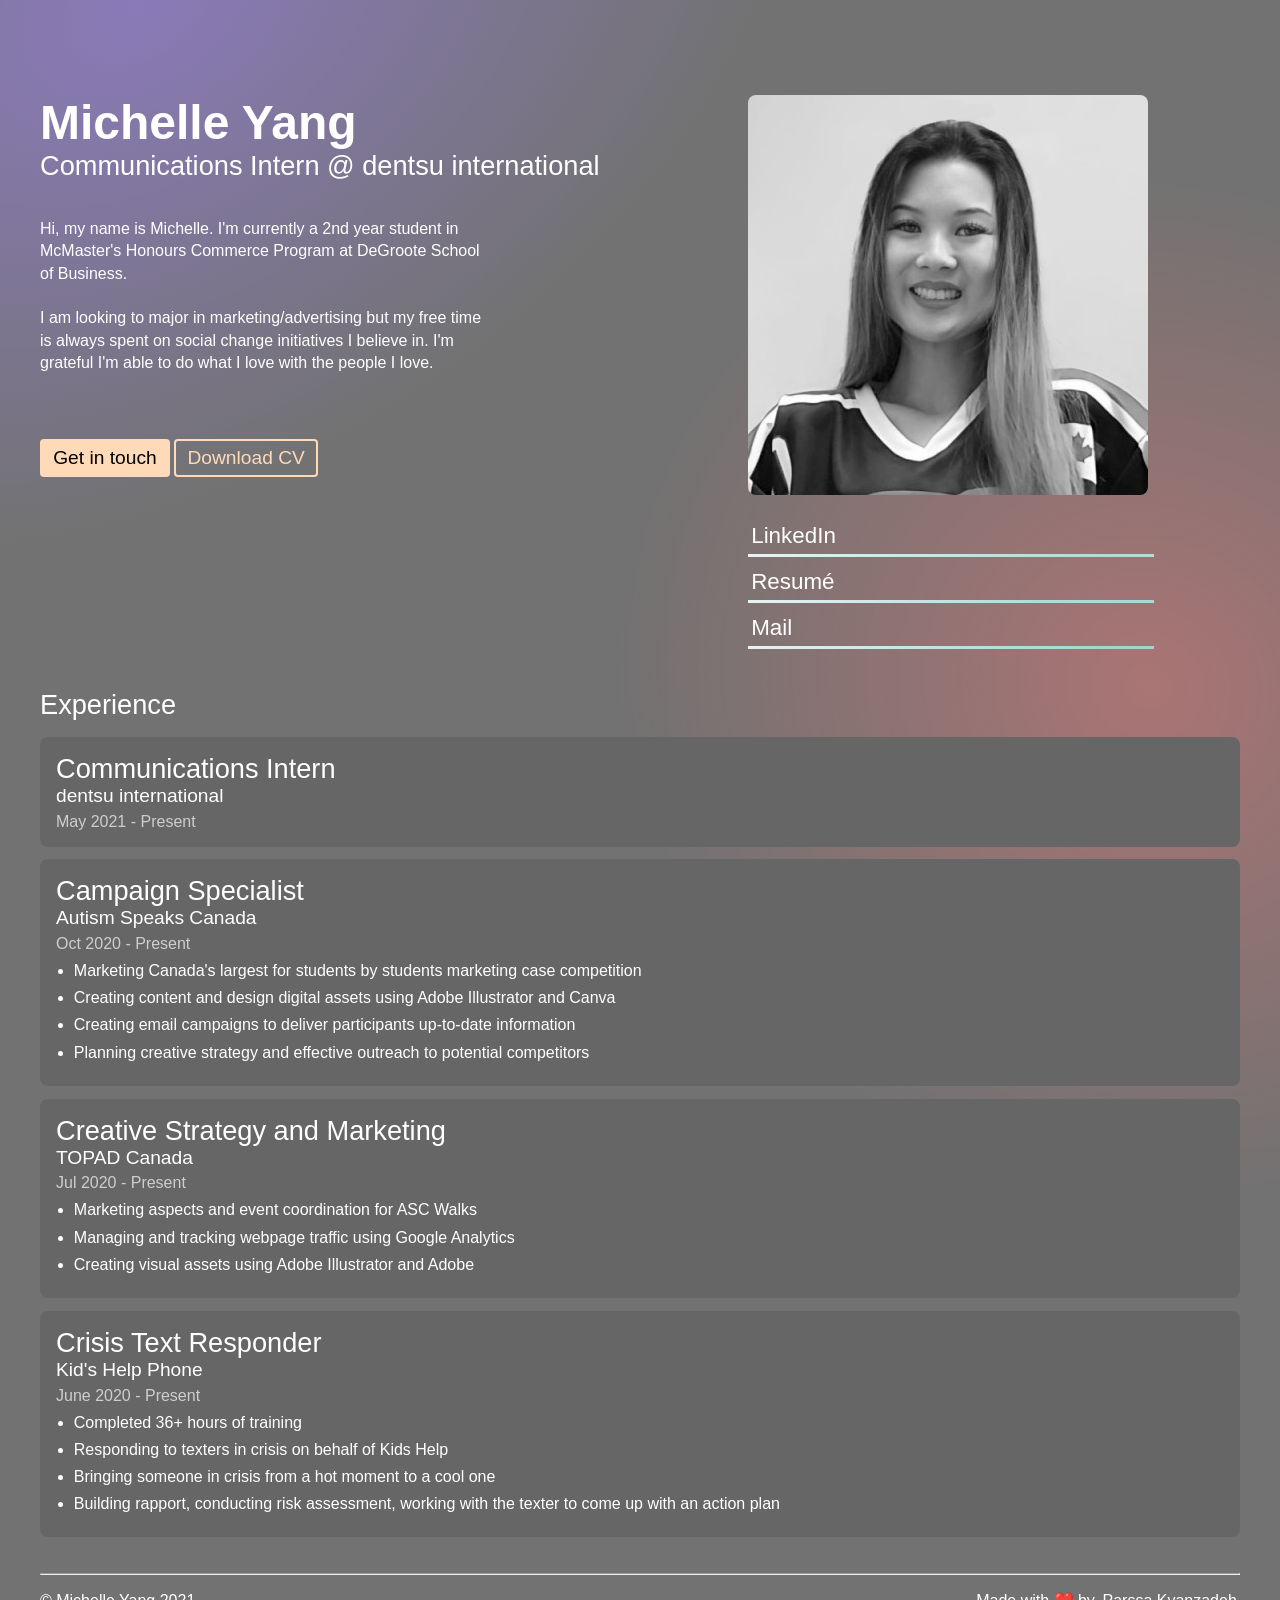
==== index.html @ aaa1e455 "made it funky" ====
<!DOCTYPE html>
<html lang="en">

<head>
  <meta charset="UTF-8">
  <meta http-equiv="X-UA-Compatible" content="IE=edge">
  <meta name="viewport" content="width=device-width, initial-scale=1.0">
  <link rel="stylesheet" href="style.css">
  <title>Michelle Yang</title>
</head>

<body>
  <section class="hero">
    <div>
      <h1>Michelle Yang
      </h1>
      <div class="pretty-ball"></div>
      <h2>Communications Intern @ dentsu international </h2>
      <br><br>
      <p>Hi, my name is Michelle. I'm currently a 2nd year student in McMaster's Honours Commerce Program at DeGroote
        School of Business.
        <br><br>
        I am looking to major in marketing/advertising but my free time is always spent on social change initiatives I
        believe
        in. I'm grateful I'm able to do what I love with the people I love.
      </p>
      <button class="cta-btn">Get in touch</button>
      <button class="cta-btn outline">Download CV</button>
    </div>
    <div>
      <div class="pretty-ball-2"></div>
      <div class="right-wrapper">
        <img src="https://parssak.github.io/michelle-yang/public/michelle.png" class="hero__img">
        <div class="links">
          <a href="https://www.linkedin.com/in/michellebettyy/" target="_blank">LinkedIn</a>
          <a href="" target="_blank">Resumé</a>
          <a href="mailto:yangm81@mcmaster.ca" target="_blank">Mail</a>
        </div>
      </div>
    </div>
  </section>
  <section>
    <h2>Experience</h2>
    <div class="experiences">
      <div class="experience-card">
        <h2>Communications Intern</h2>
        <h3>dentsu international</h3>
        <span class="date">May 2021 - Present</span>

      </div>
      <div class="experience-card">
        <h2>Campaign Specialist</h2>
        <h3>Autism Speaks Canada</h3>
        <span class="date">Oct 2020 - Present</span>
        <ul>
          <li>Marketing Canada's largest for students by students marketing case competition</li>
          <li>Creating content and design digital assets using Adobe Illustrator and Canva</li>
          <li>Creating email campaigns to deliver participants up-to-date information</li>
          <li>Planning creative strategy and effective outreach to potential competitors </li>
        </ul>
      </div>
      <div class="experience-card">
        <h2>Creative Strategy and Marketing</h2>
        <h3>TOPAD Canada</h3>
        <span class="date">Jul 2020 - Present</span>
        <ul>
          <li>Marketing aspects and event coordination for ASC Walks</li>
          <li>Managing and tracking webpage traffic using Google Analytics</li>
          <li>Creating visual assets using Adobe Illustrator and Adobe </li>
        </ul>
      </div>
      <div class="experience-card">
        <h2>Crisis Text Responder</h2>
        <h3>Kid's Help Phone</h3>
        <span class="date">June 2020 - Present</span>
        <ul>
          <li>Completed 36+ hours of training</li>
          <li>Responding to texters in crisis on behalf of Kids Help</li>
          <li>Bringing someone in crisis from a hot moment to a cool one</li>
          <li>Building rapport, conducting risk assessment, working with the texter to come up with an action plan</li>
        </ul>
      </div>
    </div>
  </section>
  <footer>
    <section>
      <hr>
      <div class="wrapper">
        <span>
          &copy Michelle Yang 2021
        </span>
        <span>
          Made with ❤️ by <a href="https://www.parssak.com/" target="_blank">Parssa Kyanzadeh</a>
        </span>
      </div>
    </section>
  </footer>
</body>

</html
---- style.css ----
html,
body {
  box-sizing: border-box;
}

* {
  margin: 0;
  padding: 0;
}

body {
  font-family: -apple-system, BlinkMacSystemFont, "Segoe UI", Roboto, Oxygen, Ubuntu, Cantarell, "Open Sans",
    "Helvetica Neue", sans-serif;
  background-color: rgb(114, 114, 114);
  color: white;
  min-height: 100vh;
}

section {
  max-width: 1200px;
  padding: 2vh 2vw;
  margin-inline: auto;
  position: relative;
  z-index: 5;
}

h1 {
  font-size: 3rem;
}

h2 {
  font-size: 1.7rem;
  font-weight: 300;
}

p {
  line-height: 1.4;
  max-width: 50ch;
}

code {
  background: rgb(33, 33, 33);
  border-radius: 0.25rem;
  padding: 0.25em 0.5em;
  color: rgb(255, 47, 0);
}

.hero {
  display: grid;
  gap: 2rem;
  margin-top: 6vw;
}

@media (min-width: 800px) {
  .hero > *:last-child {
    display: grid;
    place-items: center;
  }
  .hero {
    grid-template-columns: 1fr 1fr;
  }
}

.hero__img {
  border-radius: 0.5rem;
  width: 100%;
  margin-bottom: 1rem;
  filter: grayscale(1);
  transition: all 0.2s ease;
}

.hero__img:hover {
  filter: grayscale(0);
}

a {
  all: unset;
  margin-bottom: 0.25rem;
  padding: 0.5rem 0.2rem;
  display: block;
  width: 100%;
  position: relative;
  font-size: 1.4rem;
  transition: all 0.2s ease;
  cursor: pointer;
}

a::before {
  transition: all 0.2s ease;
  content: " ";
  position: absolute;
  bottom: 0;
  left: 0;
  height: 3px;
  width: 100%;
  background: white;
  mix-blend-mode: difference;
}

a:hover::before {
  height: 100%;
}

button {
  all: unset;
  padding: 0.4rem 0.7rem;
  border-radius: 0.25rem;
  font-size: 1.2rem;
  background: peachpuff;
  color: black;
  cursor: pointer;
  transition: all 0.2s ease;
  font-weight: 400;
  border: 2px solid transparent;
}

button.outline {
  border-color: peachpuff;
  background: transparent;
  color: peachpuff;
}

button:hover {
  transform: scale(1.04);
  background: rgb(255, 185, 185);
}

button.outline:hover {
  border-color: rgb(255, 185, 185);
  background: transparent;
  color: rgb(255, 185, 185);
}

.cta-btn {
  margin-top: 4rem;
}

.experiences {
  display: grid;
  gap: 0.8rem;
  margin-top: 1rem;
}

.experience-card {
  background: rgb(102, 102, 102);
  padding: 1rem;
  border-radius: 0.5rem;
}

.experience-card h2 {
  font-size: 1.7rem;
}

.experience-card h3 {
  font-size: 1.2rem;
  font-weight: 500;
  margin-bottom: 0.3em;
}

ul {
  margin-top: 0.5rem;
}

li {
  margin-left: 2ch;
  line-height: 1.3;
  margin-bottom: 0.4rem;
}

.date {
  color: rgb(206, 206, 206);
}

@media (min-width: 800px) {
  .experiences {
    /* grid-template-columns: 1fr 1fr; */
  }
}

hr {
  color: white;
  mix-blend-mode: difference;
  margin-bottom: 1rem;
}

footer section .wrapper {
  display: flex;
  align-items: center;
  justify-content: space-between;
  font-size: 1rem;
}

.wrapper a {
font-size: 1rem;
display: inline;
}

.hero > div {
  position: relative;
  z-index: 5;
}

.pretty-ball {
  position: absolute;
  width: 30rem;
  height: 20rem;
  border-radius: 100%;
  z-index: -1;
  background: radial-gradient(49.93% 49.93% at 51.3% 50.07%, #A282FF 0%, rgba(100, 181, 255, 0) 100%);
  top: -15rem;
  left: -10rem;
  transform: scale(3) rotate(-30deg);
  opacity: 0.5;
}

.pretty-ball-2 {
  position: absolute;
  width: 30rem;
  height: 25rem;
  border-radius: 100%;
  z-index: -1;
  background: radial-gradient(37.91% 42.7% at 49.1% 50%, #FF7878 0%, rgba(255, 200, 58, 0) 100%);
  bottom: -15rem;
  right: -10rem;
  transform: scale(3) rotate(30deg);
  opacity: 0.4;
}
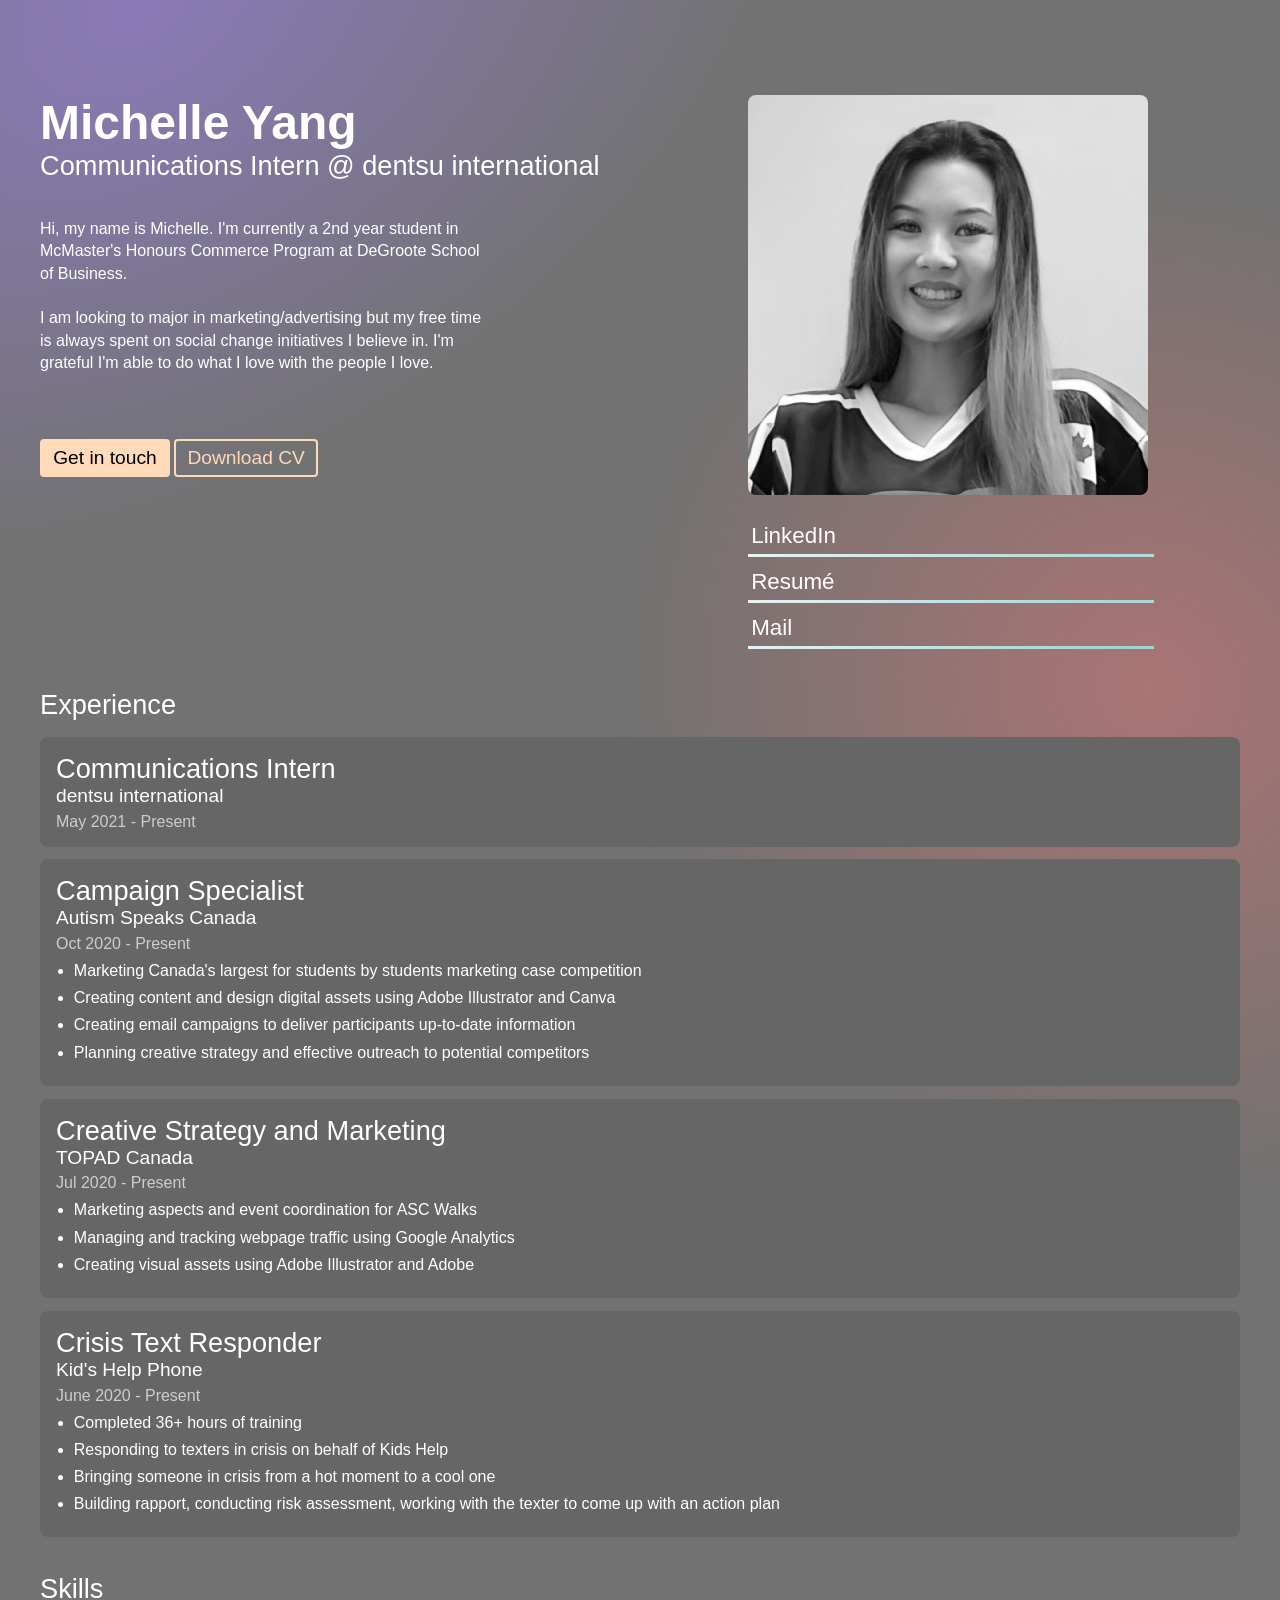
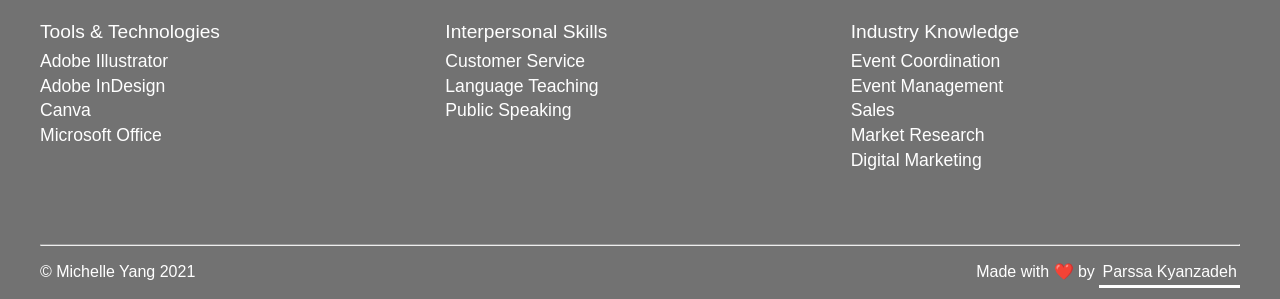
==== commit 08c79414: "added skills" ====
--- a/index.html
+++ b/index.html
@@ -39,6 +39,8 @@
       </div>
     </div>
   </section>
+
+  <!-- Experience -->
   <section>
     <h2>Experience</h2>
     <div class="experiences">
@@ -46,7 +48,6 @@
         <h2>Communications Intern</h2>
         <h3>dentsu international</h3>
         <span class="date">May 2021 - Present</span>
-
       </div>
       <div class="experience-card">
         <h2>Campaign Specialist</h2>
@@ -82,6 +83,43 @@
       </div>
     </div>
   </section>
+
+  <section>
+    <h2>Skills</h2>
+    <div class="skills">
+      <div>
+        <h3 class="skill-title">Tools & Technologies</h3>
+        <div class="skill">Adobe Illustrator</div>
+        <div class="skill">Adobe InDesign</div>
+        <div class="skill">Canva</div>
+        <div class="skill">Microsoft Office</div>
+        <div class="skill"></div>
+      </div>
+      <div>
+        <h3 class="skill-title">Interpersonal Skills</h3>
+        <div class="skill">Customer Service</div>
+        <div class="skill">Language Teaching</div>
+        <div class="skill">Public Speaking</div>
+      </div>
+      <div>
+        <h3 class="skill-title">Industry Knowledge</h3>
+        <div class="skill">Event Coordination</div>
+        <div class="skill">Event Management</div>
+        <div class="skill">Sales</div>
+        <div class="skill">Market Research</div>
+        <div class="skill">Digital Marketing</div>
+      </div>
+    </div>
+  </section>
+
+  <section>
+    <div class="wrapper">
+      <div class="item"></div>
+
+      <div class="item"></div>
+      <div class="item"></div>
+    </div>
+  </section>
   <footer>
     <section>
       <hr>
@@ -97,4 +135,4 @@
   </footer>
 </body>
 
-</html
+</html
--- a/style.css
+++ b/style.css
@@ -49,16 +49,6 @@
   display: grid;
   gap: 2rem;
   margin-top: 6vw;
-}
-
-@media (min-width: 800px) {
-  .hero > *:last-child {
-    display: grid;
-    place-items: center;
-  }
-  .hero {
-    grid-template-columns: 1fr 1fr;
-  }
 }
 
 .hero__img {
@@ -147,11 +137,13 @@
   border-radius: 0.5rem;
 }
 
-.experience-card h2 {
+.experience-card h2,
+.skills h2 {
   font-size: 1.7rem;
 }
 
-.experience-card h3 {
+.experience-card h3,
+.skills h3 {
   font-size: 1.2rem;
   font-weight: 500;
   margin-bottom: 0.3em;
@@ -171,11 +163,6 @@
   color: rgb(206, 206, 206);
 }
 
-@media (min-width: 800px) {
-  .experiences {
-    /* grid-template-columns: 1fr 1fr; */
-  }
-}
 
 hr {
   color: white;
@@ -226,4 +213,33 @@
   opacity: 0.4;
 }
 
-
+.skills {
+  display: grid;
+  gap: 1rem;
+  padding-top: 1rem;
+}
+
+.skill {
+  font-size: 1.1rem;
+  line-height: 1.4;
+}
+
+@media (max-width: 600px) {
+  footer section .wrapper {
+    text-align: center;
+    flex-direction: column;
+  }
+}
+@media (min-width: 800px) {
+  .hero > *:last-child {
+    display: grid;
+    place-items: center;
+  }
+  .hero {
+    grid-template-columns: 1fr 1fr;
+  }
+
+  .skills {
+    grid-template-columns: repeat(3, 1fr);
+  }
+}
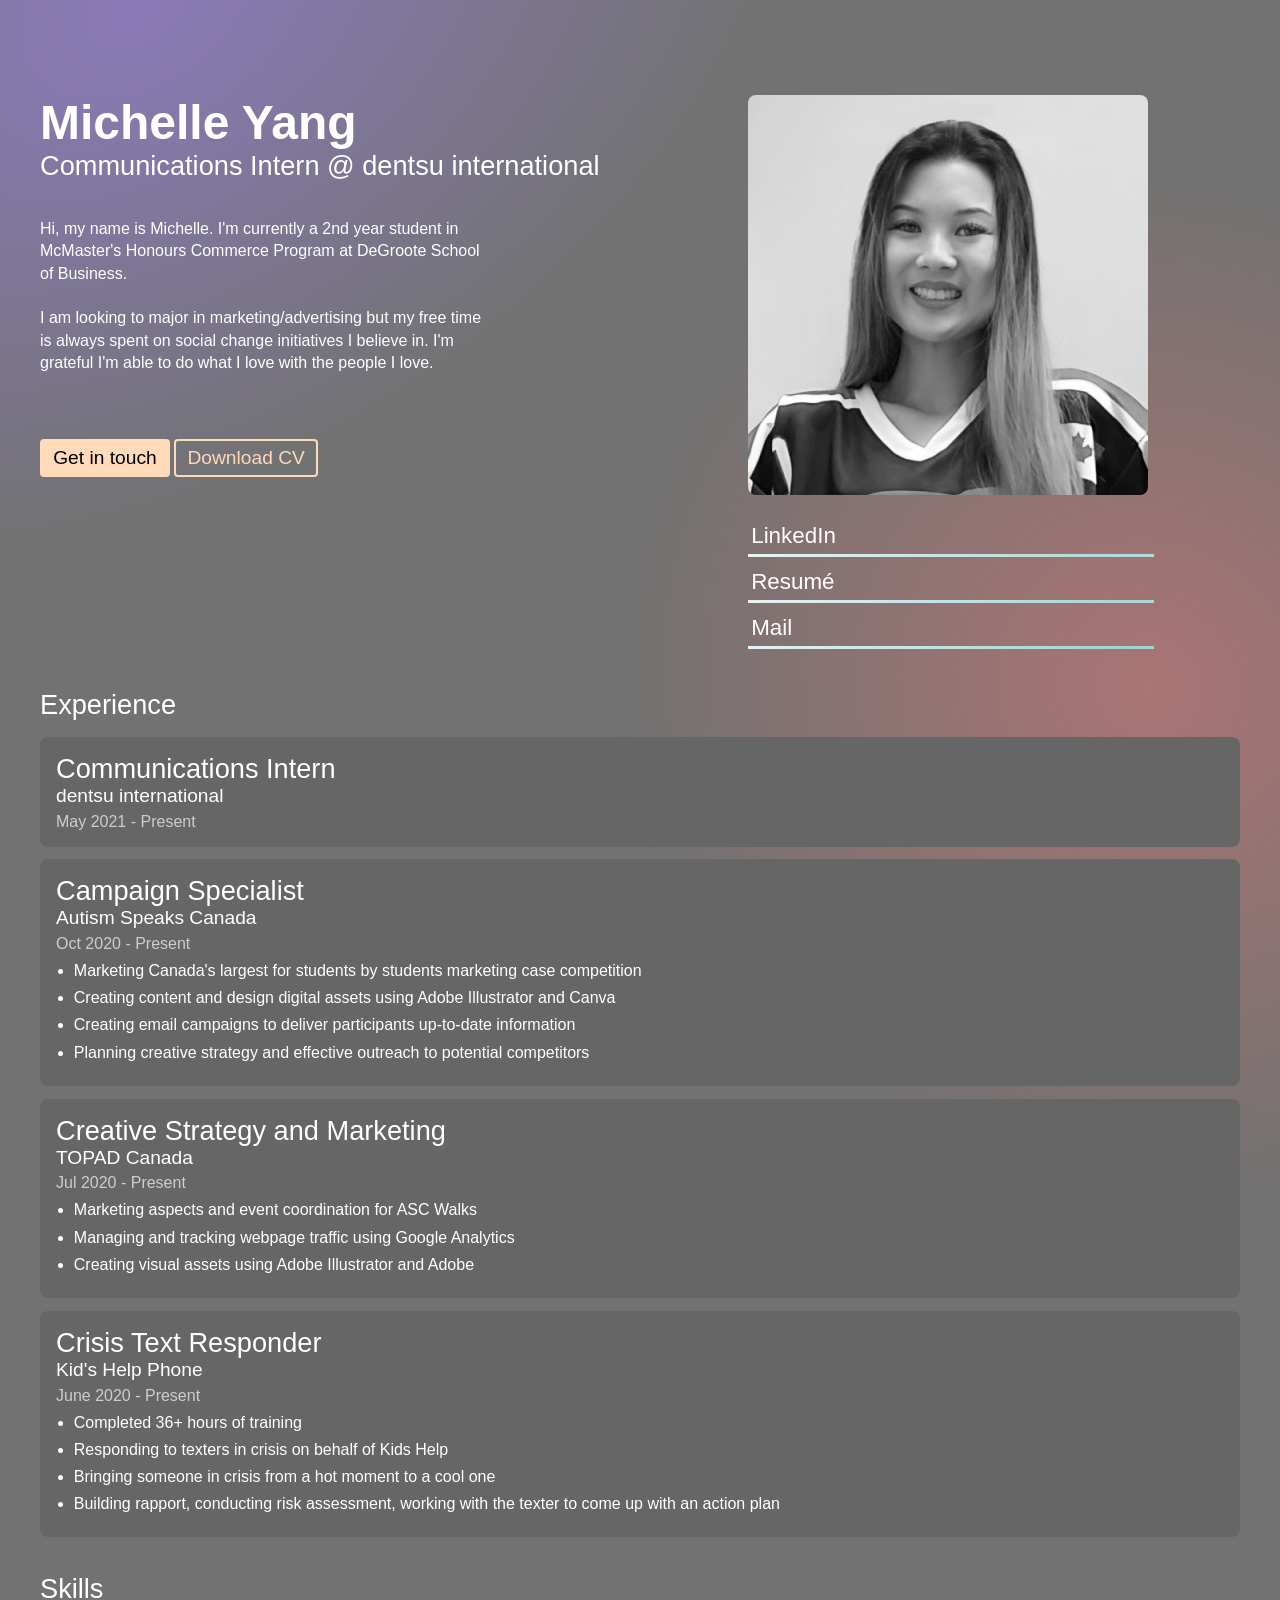
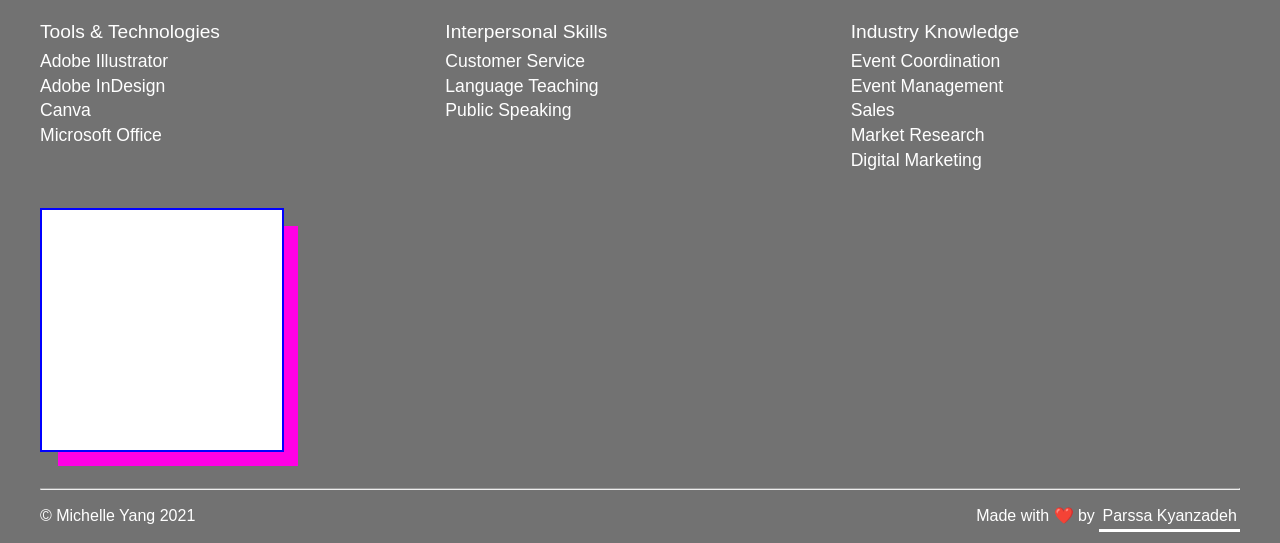
==== commit 5e3eb631: "fixed overflow x" ====
--- a/index.html
+++ b/index.html
@@ -113,11 +113,8 @@
   </section>
 
   <section>
-    <div class="wrapper">
-      <div class="item"></div>
-
-      <div class="item"></div>
-      <div class="item"></div>
+    <div class="square-icon">
+        
     </div>
   </section>
   <footer>
--- a/style.css
+++ b/style.css
@@ -14,6 +14,7 @@
   background-color: rgb(114, 114, 114);
   color: white;
   min-height: 100vh;
+  overflow-x: hidden;
 }
 
 section {
@@ -242,4 +243,25 @@
   .skills {
     grid-template-columns: repeat(3, 1fr);
   }
-}+}
+
+
+/* Unrelated */
+.square-icon {
+  width:  15rem;
+  height:  15rem;
+  background: white;
+  border: 2px solid blue;
+  position: relative;
+}
+
+.square-icon::before {
+    content: "";
+    position: absolute;
+    z-index: -1;
+    height: 100%;
+    width: 100%;
+    right: -1rem;
+    bottom: -1rem;
+    background: #FF00E5;
+  }
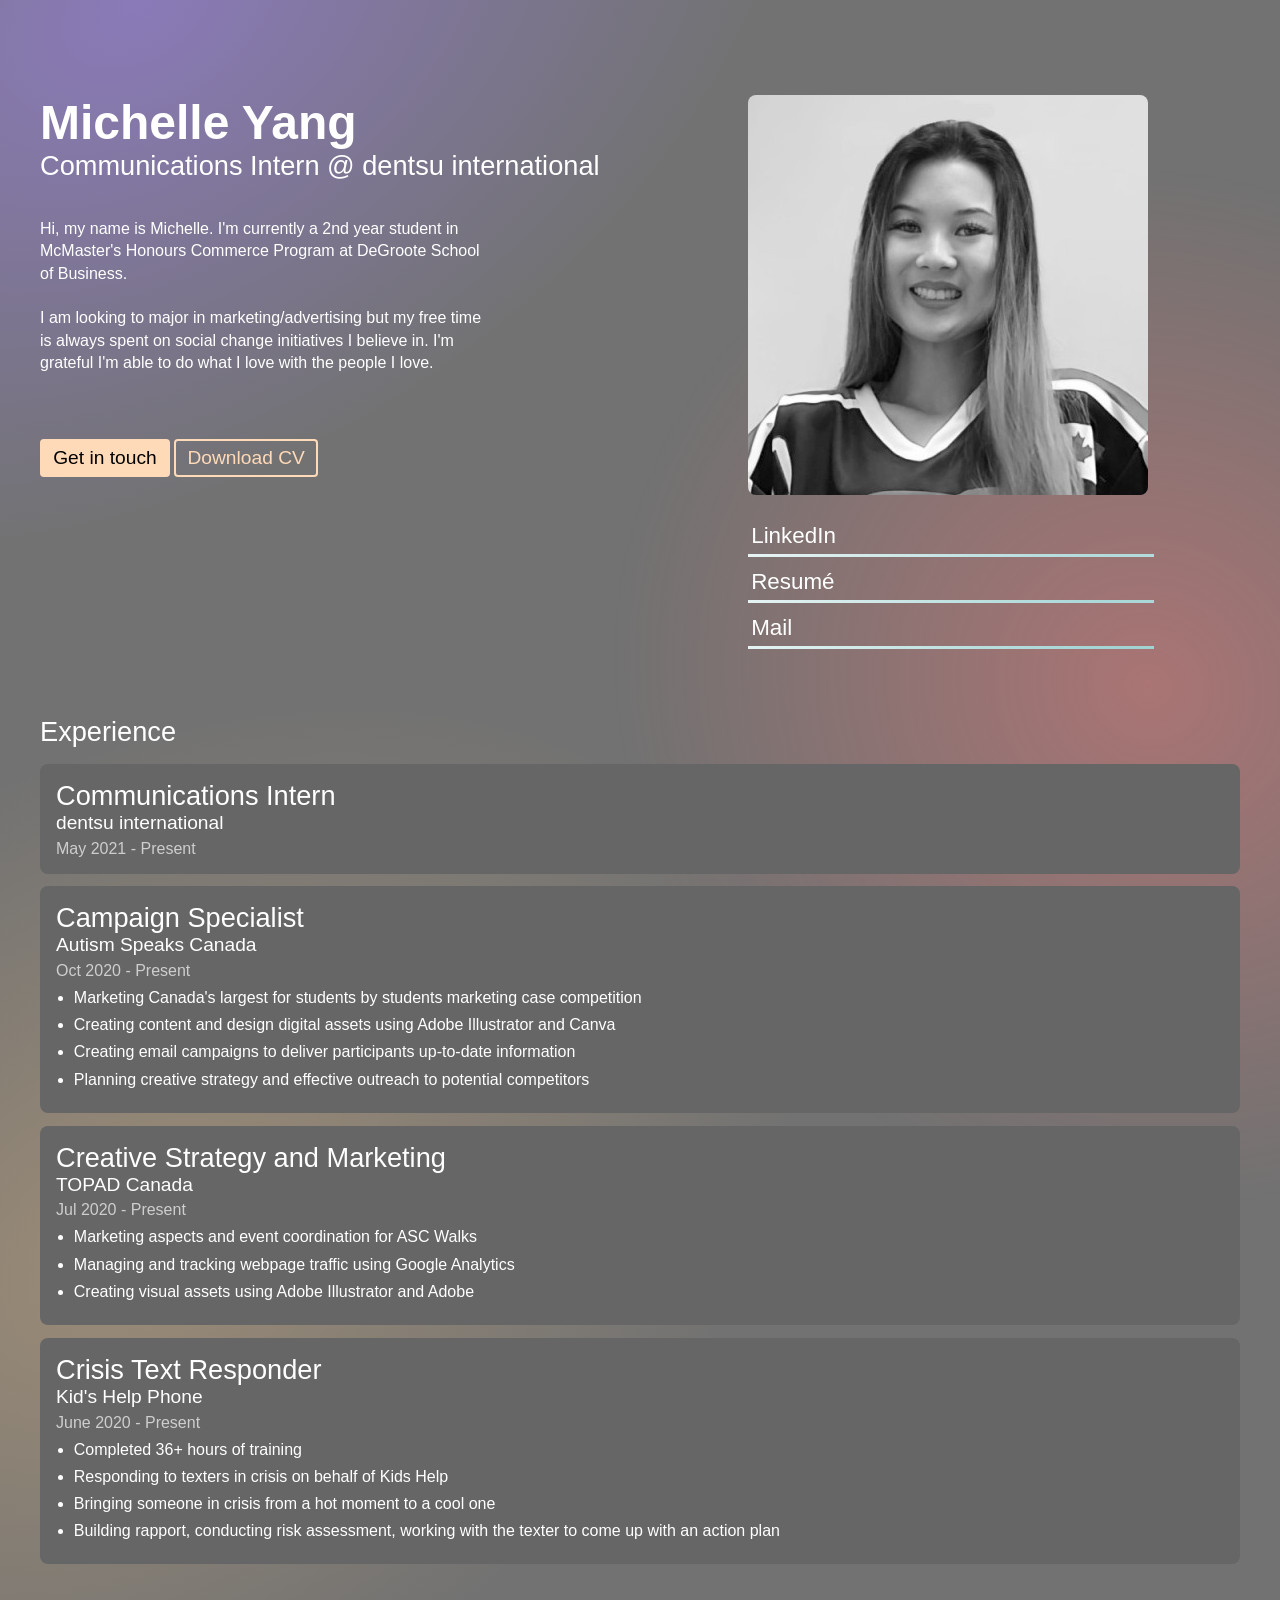
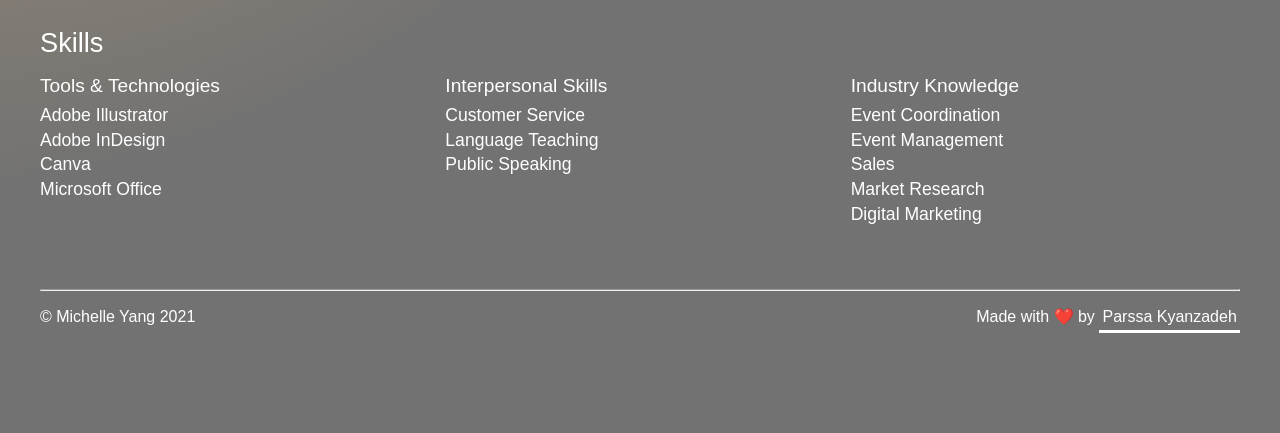
==== commit 58e63145: "fixes" ====
--- a/index.html
+++ b/index.html
@@ -34,7 +34,7 @@
         <div class="links">
           <a href="https://www.linkedin.com/in/michellebettyy/" target="_blank">LinkedIn</a>
           <a href="" target="_blank">Resumé</a>
-          <a href="mailto:yangm81@mcmaster.ca" target="_blank">Mail</a>
+          <a href="mailto:michellebyang111@gmail.com" target="_blank">Mail</a>
         </div>
       </div>
     </div>
@@ -74,6 +74,10 @@
         <h2>Crisis Text Responder</h2>
         <h3>Kid's Help Phone</h3>
         <span class="date">June 2020 - Present</span>
+        <div class="pretty-ball"
+          style="background: radial-gradient(49.93% 49.93% at 51.3% 50.07%, rgba(255, 201, 130, 0.59) 0%, rgba(220, 187, 79, 0) 100%);"
+          aria-hidden="true"></div>
+
         <ul>
           <li>Completed 36+ hours of training</li>
           <li>Responding to texters in crisis on behalf of Kids Help</li>
@@ -112,13 +116,8 @@
     </div>
   </section>
 
-  <section>
-    <div class="square-icon">
-        
-    </div>
-  </section>
   <footer>
-    <section>
+    <section >
       <hr>
       <div class="wrapper">
         <span>
--- a/style.css
+++ b/style.css
@@ -20,6 +20,7 @@
 section {
   max-width: 1200px;
   padding: 2vh 2vw;
+  padding-bottom: 5vh;
   margin-inline: auto;
   position: relative;
   z-index: 5;
@@ -133,6 +134,7 @@
 }
 
 .experience-card {
+  position: relative;
   background: rgb(102, 102, 102);
   padding: 1rem;
   border-radius: 0.5rem;
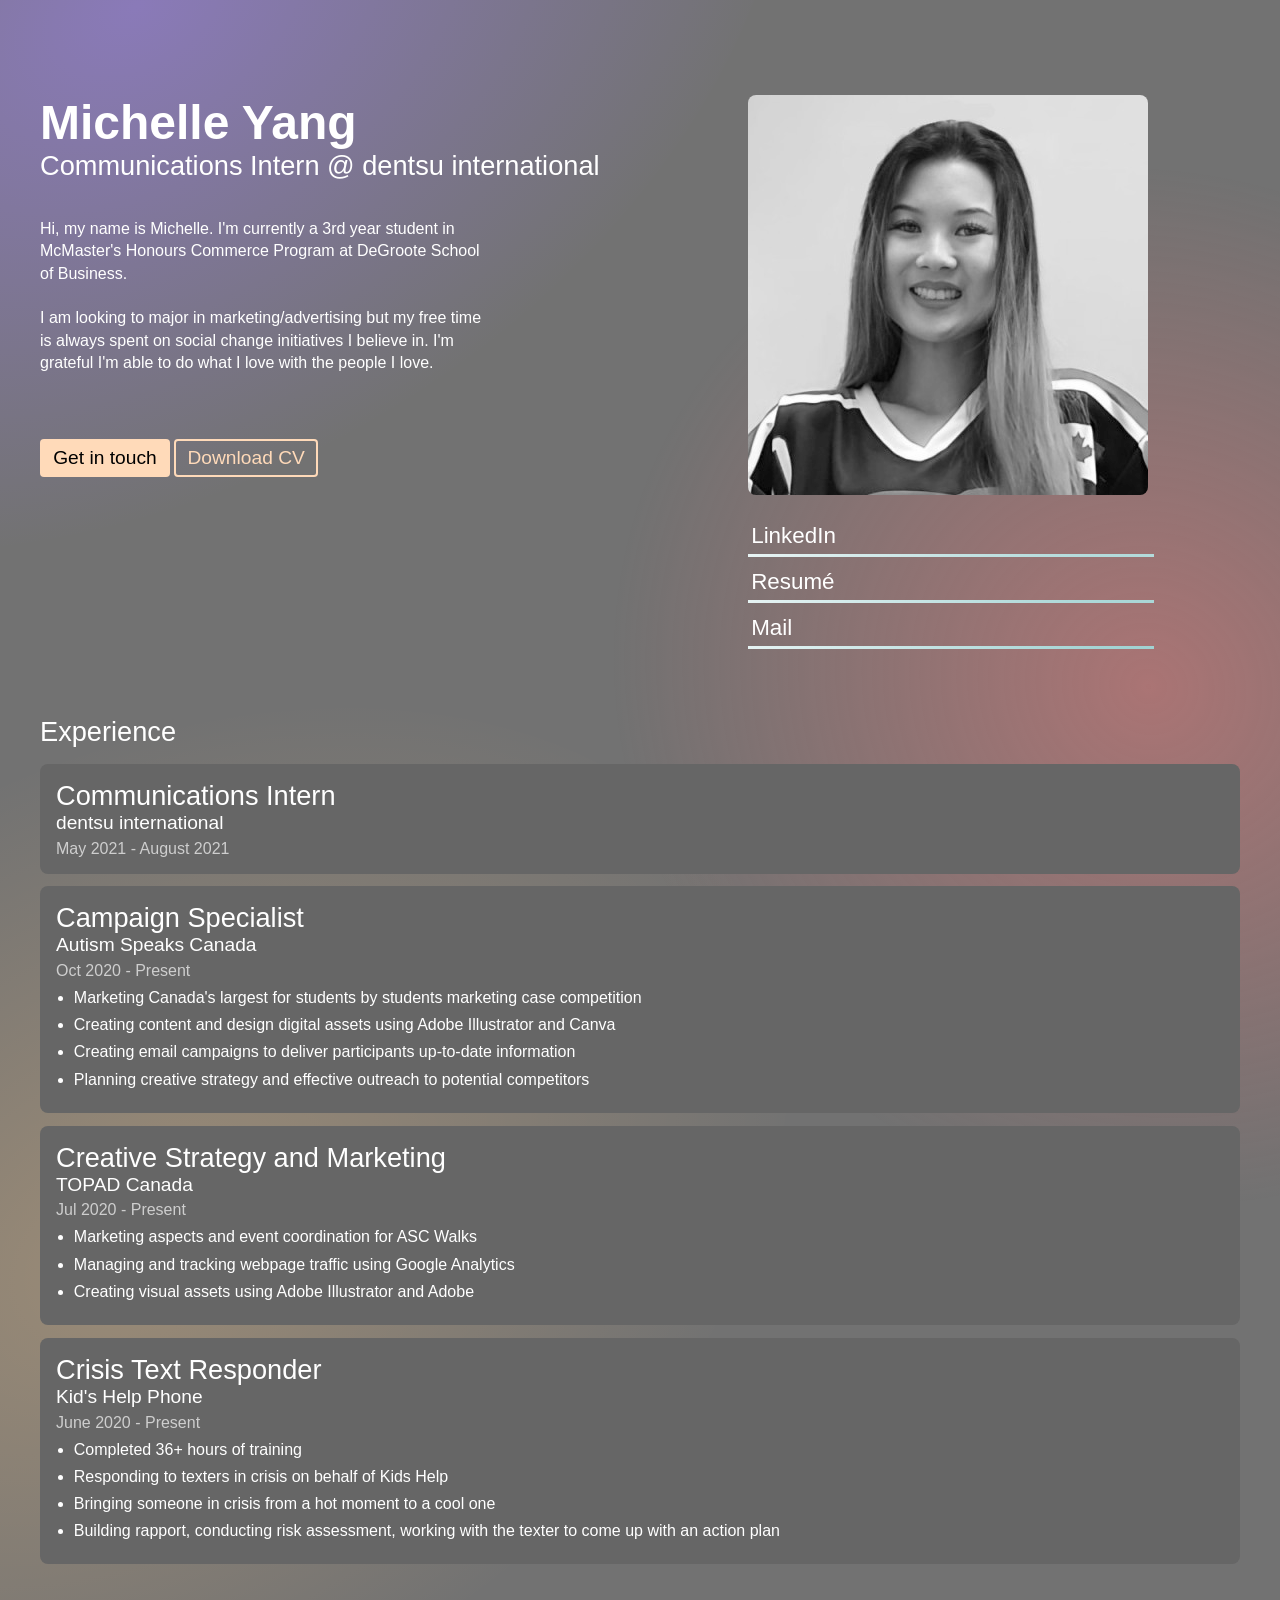
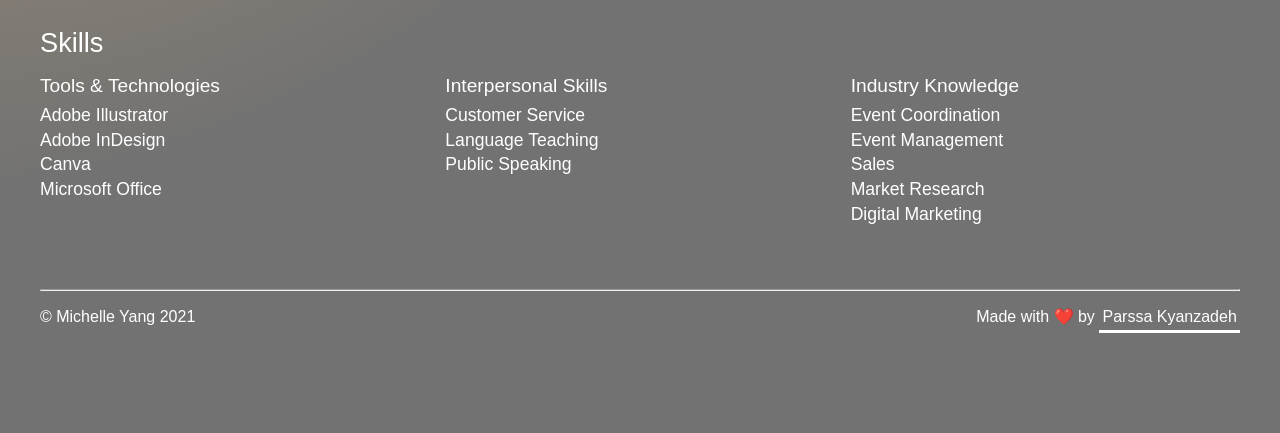
==== commit 9136b564: "updated content" ====
--- a/index.html
+++ b/index.html
@@ -7,17 +7,17 @@
   <meta name="viewport" content="width=device-width, initial-scale=1.0">
   <link rel="stylesheet" href="style.css">
   <title>Michelle Yang</title>
+  <meta name="description" content="The personal website of Michelle Betty Yang">
 </head>
 
 <body>
   <section class="hero">
     <div>
-      <h1>Michelle Yang
-      </h1>
+      <h1>Michelle Yang</h1>
       <div class="pretty-ball"></div>
       <h2>Communications Intern @ dentsu international </h2>
       <br><br>
-      <p>Hi, my name is Michelle. I'm currently a 2nd year student in McMaster's Honours Commerce Program at DeGroote
+      <p>Hi, my name is Michelle. I'm currently a 3rd year student in McMaster's Honours Commerce Program at DeGroote
         School of Business.
         <br><br>
         I am looking to major in marketing/advertising but my free time is always spent on social change initiatives I
@@ -47,7 +47,7 @@
       <div class="experience-card">
         <h2>Communications Intern</h2>
         <h3>dentsu international</h3>
-        <span class="date">May 2021 - Present</span>
+        <span class="date">May 2021 - August 2021</span>
       </div>
       <div class="experience-card">
         <h2>Campaign Specialist</h2>
@@ -117,7 +117,7 @@
   </section>
 
   <footer>
-    <section >
+    <section>
       <hr>
       <div class="wrapper">
         <span>
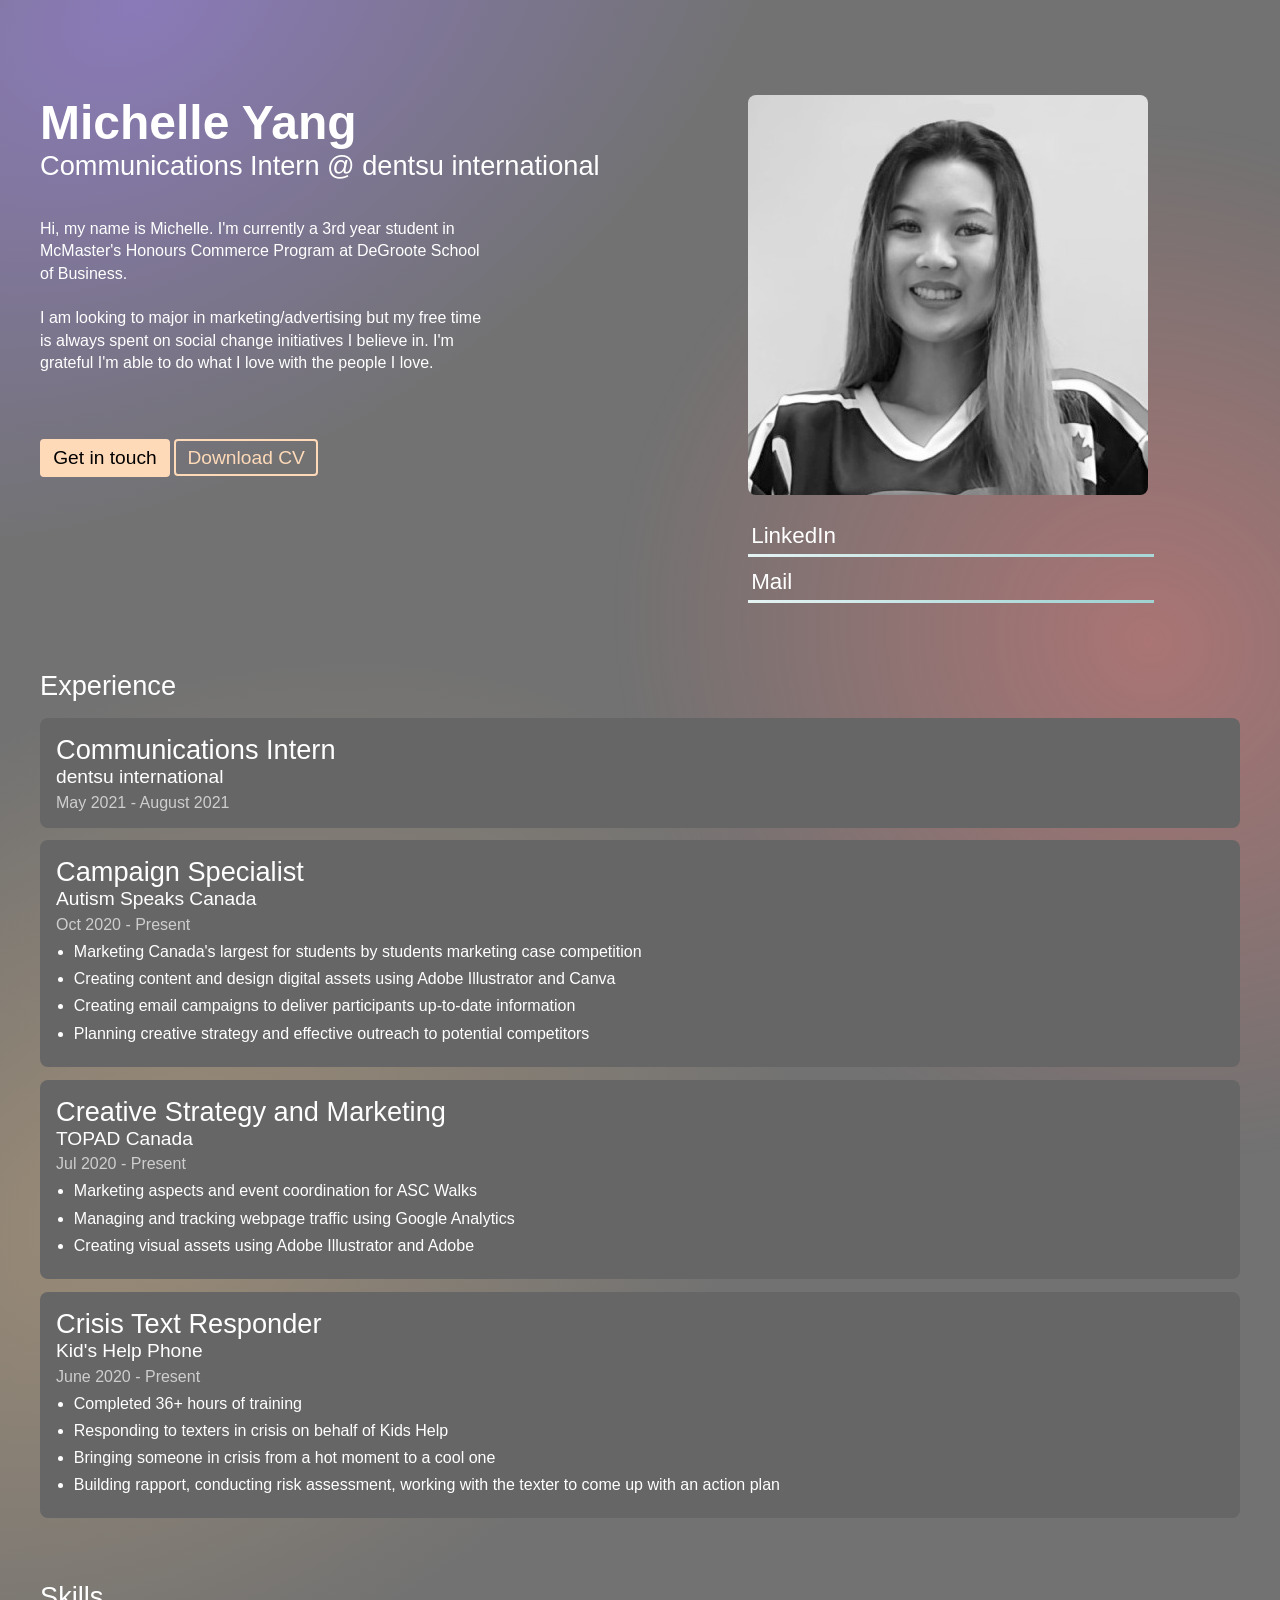
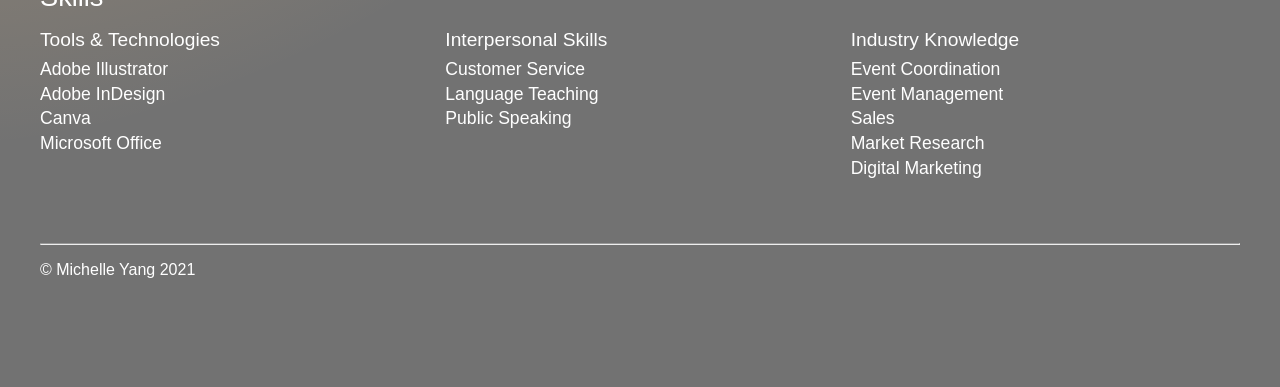
==== commit 2642b03f: "added resume" ====
--- a/index.html
+++ b/index.html
@@ -25,7 +25,7 @@
         in. I'm grateful I'm able to do what I love with the people I love.
       </p>
       <button class="cta-btn">Get in touch</button>
-      <button class="cta-btn outline">Download CV</button>
+      <a href="/public/resume.pdf" target="_blank" class="btn cta-btn outline">Download CV</a>
     </div>
     <div>
       <div class="pretty-ball-2"></div>
@@ -33,7 +33,6 @@
         <img src="https://parssak.github.io/michelle-yang/public/michelle.png" class="hero__img">
         <div class="links">
           <a href="https://www.linkedin.com/in/michellebettyy/" target="_blank">LinkedIn</a>
-          <a href="" target="_blank">Resumé</a>
           <a href="mailto:michellebyang111@gmail.com" target="_blank">Mail</a>
         </div>
       </div>
@@ -123,9 +122,9 @@
         <span>
           &copy Michelle Yang 2021
         </span>
-        <span>
+        <!-- <span>
           Made with ❤️ by <a href="https://www.parssak.com/" target="_blank">Parssa Kyanzadeh</a>
-        </span>
+        </span> -->
       </div>
     </section>
   </footer>
--- a/style.css
+++ b/style.css
@@ -65,7 +65,7 @@
   filter: grayscale(0);
 }
 
-a {
+a:not(.btn) {
   all: unset;
   margin-bottom: 0.25rem;
   padding: 0.5rem 0.2rem;
@@ -77,7 +77,7 @@
   cursor: pointer;
 }
 
-a::before {
+a:not(.btn)::before {
   transition: all 0.2s ease;
   content: " ";
   position: absolute;
@@ -93,7 +93,8 @@
   height: 100%;
 }
 
-button {
+button,
+.btn {
   all: unset;
   padding: 0.4rem 0.7rem;
   border-radius: 0.25rem;
@@ -106,7 +107,7 @@
   border: 2px solid transparent;
 }
 
-button.outline {
+.btn.outline, button.outline {
   border-color: peachpuff;
   background: transparent;
   color: peachpuff;
@@ -180,7 +181,7 @@
   font-size: 1rem;
 }
 
-.wrapper a {
+.wrapper a:not(.btn) {
 font-size: 1rem;
 display: inline;
 }
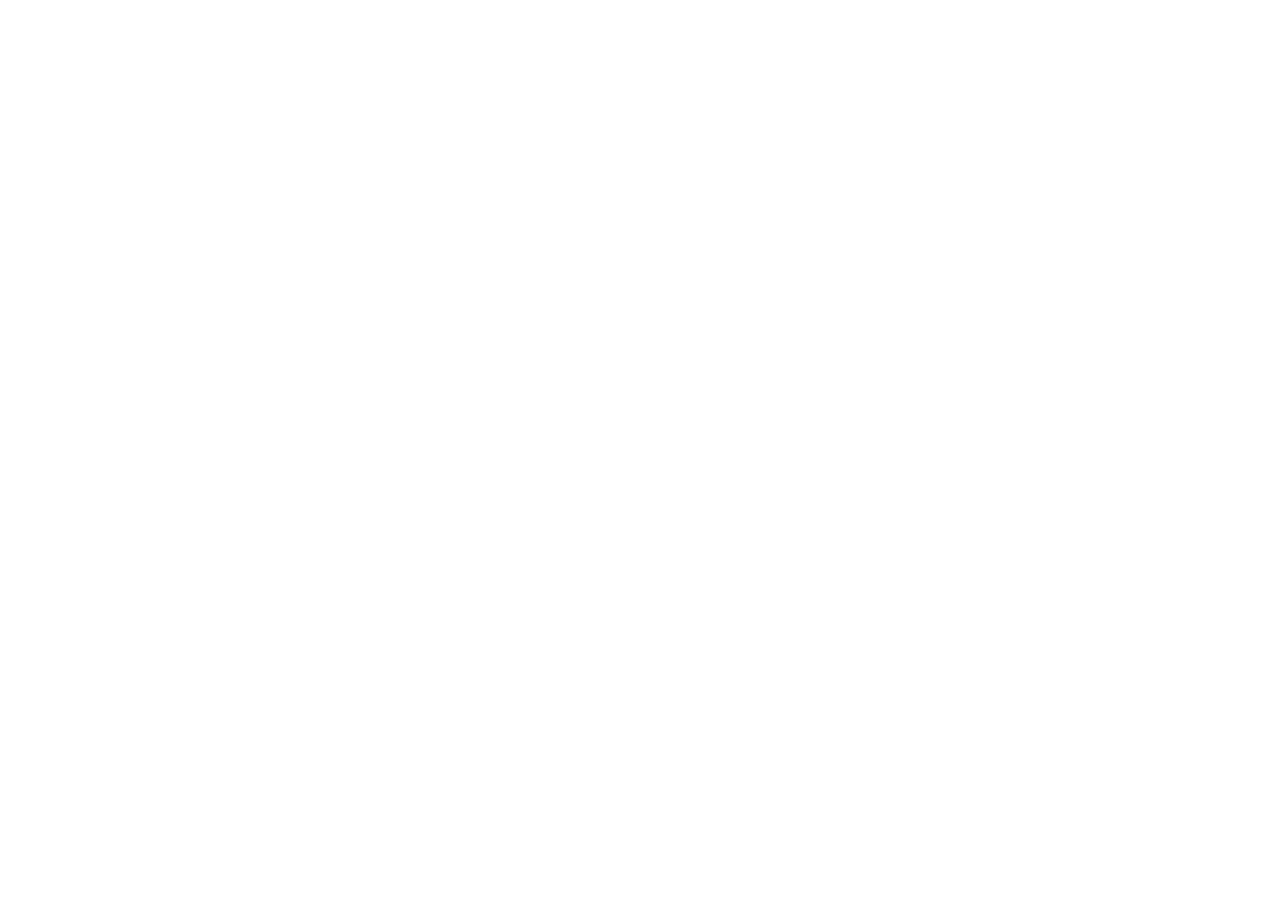
==== commit 3cd06945: "Updated build" ====
--- a/index.html
+++ b/index.html
@@ -1,133 +1 @@
-<!DOCTYPE html>
-<html lang="en">
-
-<head>
-  <meta charset="UTF-8">
-  <meta http-equiv="X-UA-Compatible" content="IE=edge">
-  <meta name="viewport" content="width=device-width, initial-scale=1.0">
-  <link rel="stylesheet" href="style.css">
-  <title>Michelle Yang</title>
-  <meta name="description" content="The personal website of Michelle Betty Yang">
-</head>
-
-<body>
-  <section class="hero">
-    <div>
-      <h1>Michelle Yang</h1>
-      <div class="pretty-ball"></div>
-      <h2>Communications Intern @ dentsu international </h2>
-      <br><br>
-      <p>Hi, my name is Michelle. I'm currently a 3rd year student in McMaster's Honours Commerce Program at DeGroote
-        School of Business.
-        <br><br>
-        I am looking to major in marketing/advertising but my free time is always spent on social change initiatives I
-        believe
-        in. I'm grateful I'm able to do what I love with the people I love.
-      </p>
-      <button class="cta-btn">Get in touch</button>
-      <a href="/public/resume.pdf" target="_blank" class="btn cta-btn outline">Download CV</a>
-    </div>
-    <div>
-      <div class="pretty-ball-2"></div>
-      <div class="right-wrapper">
-        <img src="https://parssak.github.io/michelle-yang/public/michelle.png" class="hero__img">
-        <div class="links">
-          <a href="https://www.linkedin.com/in/michellebettyy/" target="_blank">LinkedIn</a>
-          <a href="mailto:michellebyang111@gmail.com" target="_blank">Mail</a>
-        </div>
-      </div>
-    </div>
-  </section>
-
-  <!-- Experience -->
-  <section>
-    <h2>Experience</h2>
-    <div class="experiences">
-      <div class="experience-card">
-        <h2>Communications Intern</h2>
-        <h3>dentsu international</h3>
-        <span class="date">May 2021 - August 2021</span>
-      </div>
-      <div class="experience-card">
-        <h2>Campaign Specialist</h2>
-        <h3>Autism Speaks Canada</h3>
-        <span class="date">Oct 2020 - Present</span>
-        <ul>
-          <li>Marketing Canada's largest for students by students marketing case competition</li>
-          <li>Creating content and design digital assets using Adobe Illustrator and Canva</li>
-          <li>Creating email campaigns to deliver participants up-to-date information</li>
-          <li>Planning creative strategy and effective outreach to potential competitors </li>
-        </ul>
-      </div>
-      <div class="experience-card">
-        <h2>Creative Strategy and Marketing</h2>
-        <h3>TOPAD Canada</h3>
-        <span class="date">Jul 2020 - Present</span>
-        <ul>
-          <li>Marketing aspects and event coordination for ASC Walks</li>
-          <li>Managing and tracking webpage traffic using Google Analytics</li>
-          <li>Creating visual assets using Adobe Illustrator and Adobe </li>
-        </ul>
-      </div>
-      <div class="experience-card">
-        <h2>Crisis Text Responder</h2>
-        <h3>Kid's Help Phone</h3>
-        <span class="date">June 2020 - Present</span>
-        <div class="pretty-ball"
-          style="background: radial-gradient(49.93% 49.93% at 51.3% 50.07%, rgba(255, 201, 130, 0.59) 0%, rgba(220, 187, 79, 0) 100%);"
-          aria-hidden="true"></div>
-
-        <ul>
-          <li>Completed 36+ hours of training</li>
-          <li>Responding to texters in crisis on behalf of Kids Help</li>
-          <li>Bringing someone in crisis from a hot moment to a cool one</li>
-          <li>Building rapport, conducting risk assessment, working with the texter to come up with an action plan</li>
-        </ul>
-      </div>
-    </div>
-  </section>
-
-  <section>
-    <h2>Skills</h2>
-    <div class="skills">
-      <div>
-        <h3 class="skill-title">Tools & Technologies</h3>
-        <div class="skill">Adobe Illustrator</div>
-        <div class="skill">Adobe InDesign</div>
-        <div class="skill">Canva</div>
-        <div class="skill">Microsoft Office</div>
-        <div class="skill"></div>
-      </div>
-      <div>
-        <h3 class="skill-title">Interpersonal Skills</h3>
-        <div class="skill">Customer Service</div>
-        <div class="skill">Language Teaching</div>
-        <div class="skill">Public Speaking</div>
-      </div>
-      <div>
-        <h3 class="skill-title">Industry Knowledge</h3>
-        <div class="skill">Event Coordination</div>
-        <div class="skill">Event Management</div>
-        <div class="skill">Sales</div>
-        <div class="skill">Market Research</div>
-        <div class="skill">Digital Marketing</div>
-      </div>
-    </div>
-  </section>
-
-  <footer>
-    <section>
-      <hr>
-      <div class="wrapper">
-        <span>
-          &copy Michelle Yang 2021
-        </span>
-        <!-- <span>
-          Made with ❤️ by <a href="https://www.parssak.com/" target="_blank">Parssa Kyanzadeh</a>
-        </span> -->
-      </div>
-    </section>
-  </footer>
-</body>
-
-</html+<!DOCTYPE html><html lang=""><head><meta charset="utf-8"><meta http-equiv="X-UA-Compatible" content="IE=edge"><meta name="viewport" content="width=device-width,initial-scale=1"><link rel="icon" href="/michelle-yang/favicon.ico"><title>Template Website</title><link href="/michelle-yang/css/chunk-6b996f68.9069bc12.css" rel="prefetch"><link href="/michelle-yang/js/chunk-1a4bf682.9979f418.js" rel="prefetch"><link href="/michelle-yang/js/chunk-2d0d5c9b.4e04ba15.js" rel="prefetch"><link href="/michelle-yang/js/chunk-6b996f68.4af32ae0.js" rel="prefetch"><link href="/michelle-yang/css/app.de813c1d.css" rel="preload" as="style"><link href="/michelle-yang/js/app.f5124692.js" rel="preload" as="script"><link href="/michelle-yang/js/chunk-vendors.d3c299a0.js" rel="preload" as="script"><link href="/michelle-yang/css/app.de813c1d.css" rel="stylesheet"></head><body><noscript><strong>We're sorry but bryanhedden-website doesn't work properly without JavaScript enabled. Please enable it to continue.</strong></noscript><div id="app"></div><script src="/michelle-yang/js/chunk-vendors.d3c299a0.js"></script><script src="/michelle-yang/js/app.f5124692.js"></script></body></html>
